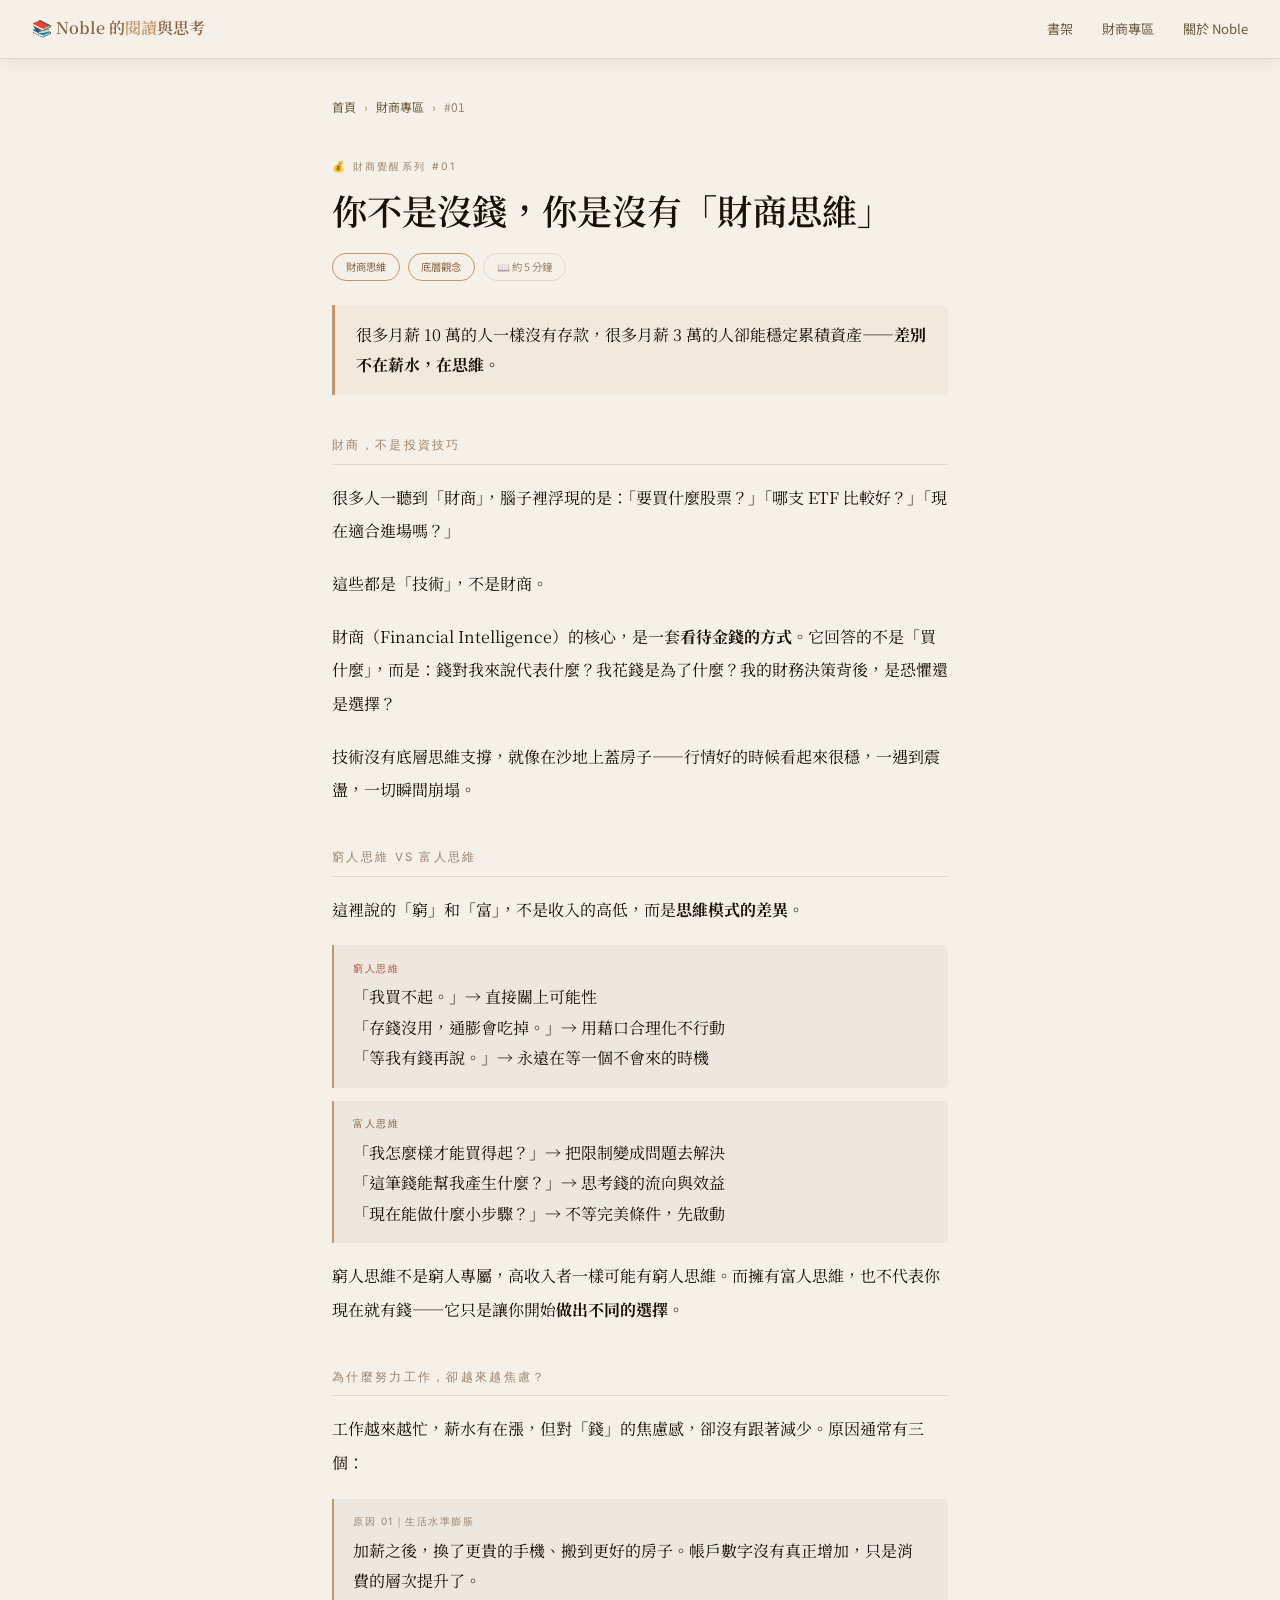
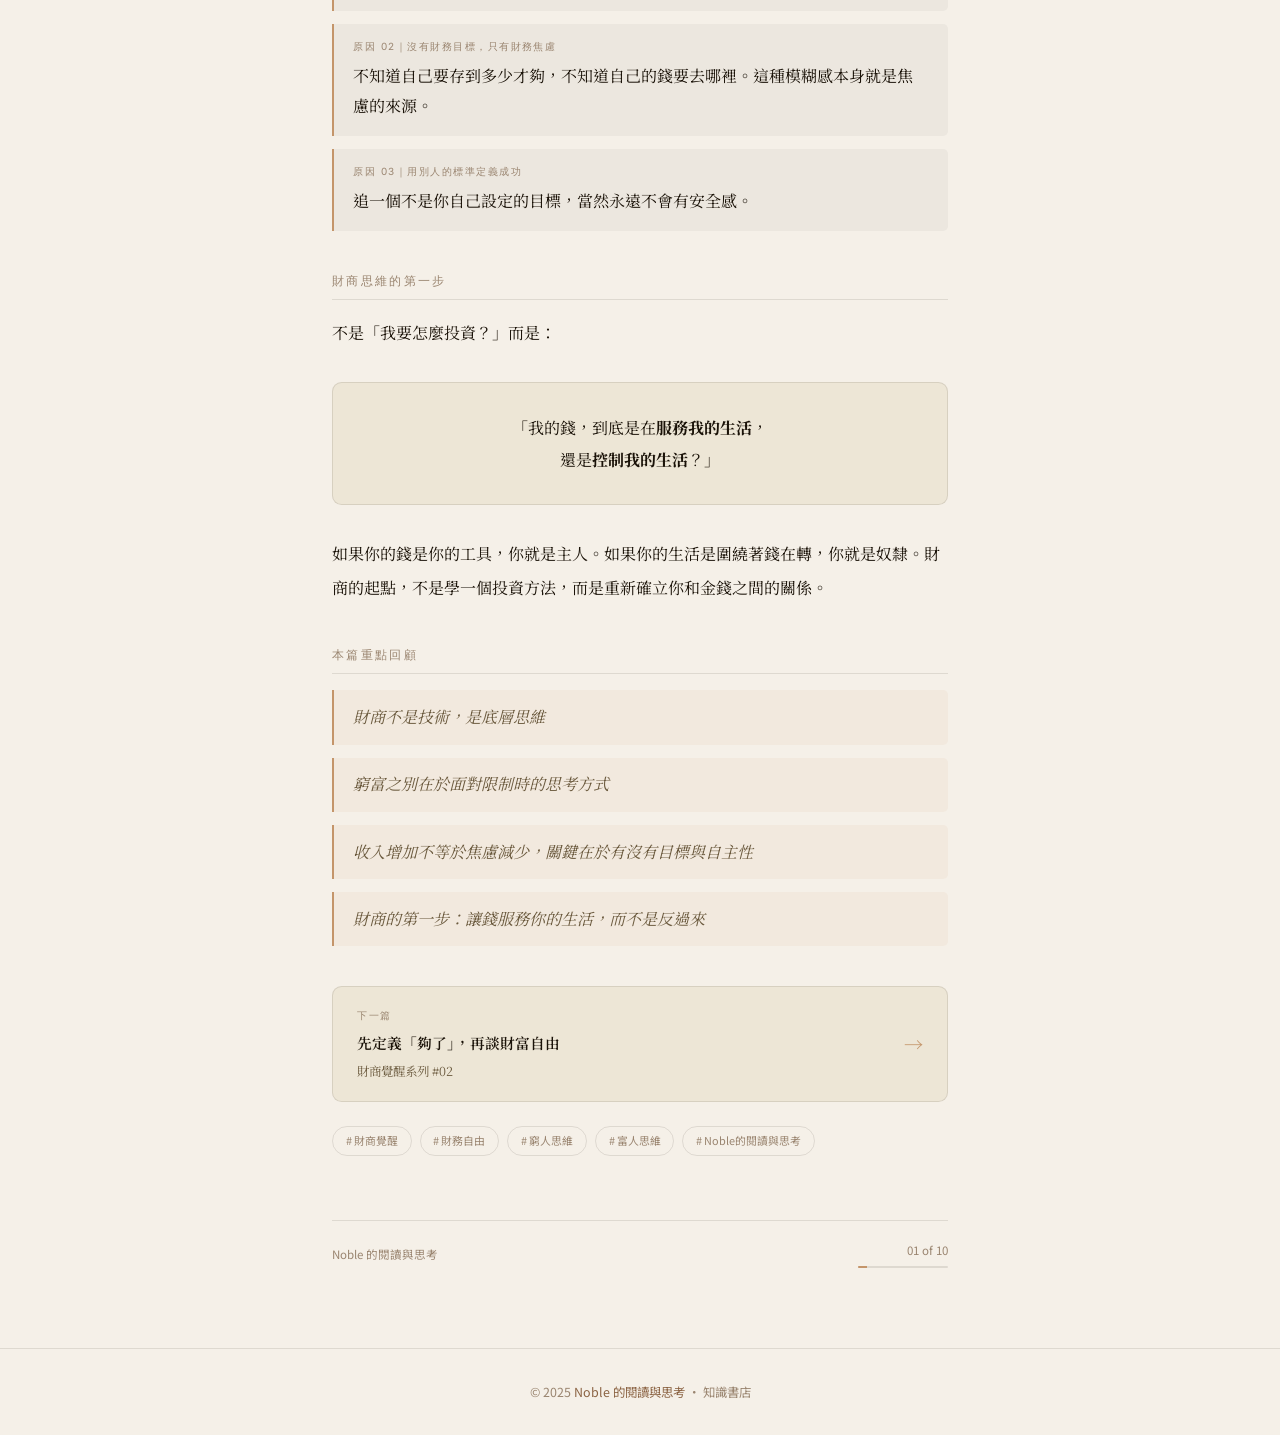
==== finance1.html @ 1be04fde "Create finance1.html" ====
<!DOCTYPE html>
<html lang="zh-TW">
<head>
<meta charset="UTF-8">
<meta name="viewport" content="width=device-width, initial-scale=1.0">
<title>你不是沒錢，你是沒有「財商思維」｜Noble 的閱讀與思考</title>
<style>
@import url('https://fonts.googleapis.com/css2?family=Noto+Serif+TC:wght@300;400;500;600&family=Noto+Sans+TC:wght@300;400;500&family=Inter:wght@300;400;500&display=swap');
:root{--bg:#f5f0e8;--bg2:#ede6d6;--bg3:#faf7f2;--text:#1a1208;--text-soft:#6b5a3e;--text-mute:#9a8570;--accent:#c4956a;--accent-dark:#8b6343;--accent-bg:rgba(196,149,106,.08);--border:rgba(26,18,8,.1);--shadow:0 2px 16px rgba(26,18,8,.08);}
*{margin:0;padding:0;box-sizing:border-box;}
body{background:var(--bg);color:var(--text);font-family:'Noto Serif TC',serif;font-size:16px;line-height:1.8;}
nav{position:fixed;top:0;width:100%;z-index:100;background:var(--bg);border-bottom:1px solid var(--border);padding:.9rem 2rem;display:flex;justify-content:space-between;align-items:center;box-shadow:var(--shadow);}
.logo{font-size:1rem;font-weight:600;color:var(--accent-dark);text-decoration:none;}
.logo span{color:var(--accent);}
.nav-links{list-style:none;display:flex;gap:1.8rem;}
.nav-links a{color:var(--text-soft);text-decoration:none;font-size:.82rem;font-family:'Noto Sans TC',sans-serif;transition:color .3s;}
.nav-links a:hover{color:var(--accent);}
/* 閱讀進度條 */
#bar{position:fixed;top:0;left:0;height:2px;background:var(--accent);z-index:200;width:0;transition:width .1s;}
/* 主要內容 */
.reader{max-width:680px;margin:0 auto;padding:6rem 2rem 5rem;}
.breadcrumb{display:flex;align-items:center;gap:.5rem;font-size:.75rem;color:var(--text-mute);font-family:'Noto Sans TC',sans-serif;margin-bottom:2.5rem;}
.bc-link{color:var(--text-soft);text-decoration:none;}
.bc-link:hover{color:var(--accent);}
/* 文章頭部 */
.article-series{font-size:.65rem;letter-spacing:.22em;color:var(--text-mute);font-family:'Inter',sans-serif;text-transform:uppercase;margin-bottom:.6rem;}
.article-title{font-size:clamp(1.5rem,4vw,2.2rem);font-weight:600;color:var(--text);line-height:1.35;margin-bottom:1.2rem;}
.article-badges{display:flex;flex-wrap:wrap;gap:.5rem;margin-bottom:1.5rem;}
.badge{font-size:.65rem;padding:.25rem .8rem;border-radius:2rem;font-family:'Noto Sans TC',sans-serif;}
.badge-cat{border:1px solid var(--accent);color:var(--accent-dark);}
.badge-info{border:1px solid var(--border);color:var(--text-mute);}
.article-lede{font-size:1rem;line-height:1.9;border-left:3px solid var(--accent);padding:.9rem 1.3rem;background:var(--accent-bg);border-radius:0 .3rem .3rem 0;margin-bottom:2.5rem;}
/* 章節 */
.chapter{margin-bottom:2.5rem;}
.chapter-title{font-size:.72rem;letter-spacing:.2em;color:var(--text-mute);font-family:'Inter',sans-serif;text-transform:uppercase;margin-bottom:1rem;padding-bottom:.5rem;border-bottom:1px solid var(--border);}
.prose p{margin-bottom:1.2rem;color:var(--text);line-height:2.1;}
/* 論點 */
.points{display:flex;flex-direction:column;gap:.8rem;}
.point{padding:.9rem 1.2rem;background:rgba(26,18,8,.04);border-left:2px solid var(--accent);border-radius:0 .3rem .3rem 0;}
.point-num{font-size:.62rem;color:var(--text-mute);font-family:'Inter',sans-serif;letter-spacing:.15em;margin-bottom:.3rem;}
.point-text{color:var(--text);line-height:1.9;}
.point-text strong{color:var(--accent-dark);}
/* 金句 */
.quotes{display:flex;flex-direction:column;gap:.8rem;}
.quote-item{padding:.8rem 1.2rem;border-left:2px solid var(--accent);background:var(--accent-bg);border-radius:0 .3rem .3rem 0;}
.quote-item p{font-style:italic;color:var(--text-soft);margin:0;}
/* 總結框 */
.summary{padding:1.8rem;text-align:center;background:var(--bg2);border:1px solid var(--border);border-radius:.6rem;margin:2rem 0;}
.summary p{font-size:1em;color:var(--text);line-height:2;}
/* 下一篇 */
.next-article{display:flex;justify-content:space-between;align-items:center;margin-top:2.5rem;padding:1.2rem 1.5rem;background:var(--bg2);border:1px solid var(--border);border-radius:.6rem;text-decoration:none;transition:border-color .25s;}
.next-article:hover{border-color:var(--accent);}
.next-label{font-size:.65rem;color:var(--text-mute);font-family:'Inter',sans-serif;letter-spacing:.15em;margin-bottom:.3rem;}
.next-title{font-size:.92rem;color:var(--text);font-weight:600;}
.next-sub{font-size:.78rem;color:var(--text-soft);margin-top:.2rem;}
.next-arrow{font-size:1.2rem;color:var(--accent);}
/* 標籤 */
.tag-row{display:flex;flex-wrap:wrap;gap:.5rem;margin-top:1.5rem;}
.tag-item{border:1px solid var(--border);color:var(--text-mute);font-size:.68rem;padding:.25rem .8rem;border-radius:2rem;font-family:'Noto Sans TC',sans-serif;}
/* 頁尾 */
.ebook-footer{margin-top:4rem;padding-top:1.2rem;border-top:1px solid var(--border);display:flex;justify-content:space-between;align-items:center;font-family:'Noto Sans TC',sans-serif;font-size:.72rem;color:var(--text-mute);}
.progress-bar{width:90px;height:2px;background:var(--border);border-radius:1px;margin-top:.3rem;overflow:hidden;}
.progress-fill{height:100%;background:var(--accent);}
footer{border-top:1px solid var(--border);padding:2rem;text-align:center;color:var(--text-mute);font-size:.78rem;font-family:'Noto Sans TC',sans-serif;}
footer span{color:var(--accent-dark);}
</style>
</head>
<body>
<div id="bar"></div>
<nav>
  <a href="index.html" class="logo">📚 Noble 的<span>閱讀</span>與思考</a>
  <ul class="nav-links">
    <li><a href="index.html">書架</a></li>
    <li><a href="finance.html">財商專區</a></li>
    <li><a href="about.html">關於 Noble</a></li>
  </ul>
</nav>

<div class="reader">
  <div class="breadcrumb">
    <a href="index.html" class="bc-link">首頁</a><span>›</span>
    <a href="finance.html" class="bc-link">財商專區</a><span>›</span>
    <span>#01</span>
  </div>

  <div class="article-series">💰 財商覺醒系列 #01</div>
  <h1 class="article-title">你不是沒錢，你是沒有「財商思維」</h1>
  <div class="article-badges">
    <span class="badge badge-cat">財商思維</span>
    <span class="badge badge-cat">底層觀念</span>
    <span class="badge badge-info">📖 約 5 分鐘</span>
  </div>
  <div class="article-lede">很多月薪 10 萬的人一樣沒有存款，很多月薪 3 萬的人卻能穩定累積資產——<strong>差別不在薪水，在思維。</strong></div>

  <div class="chapter">
    <div class="chapter-title">財商，不是投資技巧</div>
    <div class="prose">
      <p>很多人一聽到「財商」，腦子裡浮現的是：「要買什麼股票？」「哪支 ETF 比較好？」「現在適合進場嗎？」</p>
      <p>這些都是「技術」，不是財商。</p>
      <p>財商（Financial Intelligence）的核心，是一套<strong>看待金錢的方式</strong>。它回答的不是「買什麼」，而是：錢對我來說代表什麼？我花錢是為了什麼？我的財務決策背後，是恐懼還是選擇？</p>
      <p>技術沒有底層思維支撐，就像在沙地上蓋房子——行情好的時候看起來很穩，一遇到震盪，一切瞬間崩塌。</p>
    </div>
  </div>

  <div class="chapter">
    <div class="chapter-title">窮人思維 vs 富人思維</div>
    <div class="prose"><p>這裡說的「窮」和「富」，不是收入的高低，而是<strong>思維模式的差異</strong>。</p></div>
    <div class="points" style="margin-top:1rem;">
      <div class="point">
        <div class="point-num" style="color:#c04a3a;">窮人思維</div>
        <div class="point-text">「我買不起。」→ 直接關上可能性<br>「存錢沒用，通膨會吃掉。」→ 用藉口合理化不行動<br>「等我有錢再說。」→ 永遠在等一個不會來的時機</div>
      </div>
      <div class="point">
        <div class="point-num" style="color:var(--accent-dark);">富人思維</div>
        <div class="point-text">「我怎麼樣才能買得起？」→ 把限制變成問題去解決<br>「這筆錢能幫我產生什麼？」→ 思考錢的流向與效益<br>「現在能做什麼小步驟？」→ 不等完美條件，先啟動</div>
      </div>
    </div>
    <div class="prose" style="margin-top:1rem;">
      <p>窮人思維不是窮人專屬，高收入者一樣可能有窮人思維。而擁有富人思維，也不代表你現在就有錢——它只是讓你開始<strong>做出不同的選擇</strong>。</p>
    </div>
  </div>

  <div class="chapter">
    <div class="chapter-title">為什麼努力工作，卻越來越焦慮？</div>
    <div class="prose"><p>工作越來越忙，薪水有在漲，但對「錢」的焦慮感，卻沒有跟著減少。原因通常有三個：</p></div>
    <div class="points" style="margin-top:1rem;">
      <div class="point">
        <div class="point-num">原因 01｜生活水準膨脹</div>
        <div class="point-text">加薪之後，換了更貴的手機、搬到更好的房子。帳戶數字沒有真正增加，只是消費的層次提升了。</div>
      </div>
      <div class="point">
        <div class="point-num">原因 02｜沒有財務目標，只有財務焦慮</div>
        <div class="point-text">不知道自己要存到多少才夠，不知道自己的錢要去哪裡。這種模糊感本身就是焦慮的來源。</div>
      </div>
      <div class="point">
        <div class="point-num">原因 03｜用別人的標準定義成功</div>
        <div class="point-text">追一個不是你自己設定的目標，當然永遠不會有安全感。</div>
      </div>
    </div>
  </div>

  <div class="chapter">
    <div class="chapter-title">財商思維的第一步</div>
    <div class="prose"><p>不是「我要怎麼投資？」而是：</p></div>
    <div class="summary">
      <p>「我的錢，到底是在<strong>服務我的生活</strong>，<br>還是<strong>控制我的生活</strong>？」</p>
    </div>
    <div class="prose">
      <p>如果你的錢是你的工具，你就是主人。如果你的生活是圍繞著錢在轉，你就是奴隸。財商的起點，不是學一個投資方法，而是重新確立你和金錢之間的關係。</p>
    </div>
  </div>

  <div class="chapter">
    <div class="chapter-title">本篇重點回顧</div>
    <div class="quotes">
      <div class="quote-item"><p>財商不是技術，是底層思維</p></div>
      <div class="quote-item"><p>窮富之別在於面對限制時的思考方式</p></div>
      <div class="quote-item"><p>收入增加不等於焦慮減少，關鍵在於有沒有目標與自主性</p></div>
      <div class="quote-item"><p>財商的第一步：讓錢服務你的生活，而不是反過來</p></div>
    </div>
  </div>

  <a href="finance2.html" class="next-article">
    <div>
      <div class="next-label">下一篇</div>
      <div class="next-title">先定義「夠了」，再談財富自由</div>
      <div class="next-sub">財商覺醒系列 #02</div>
    </div>
    <div class="next-arrow">→</div>
  </a>

  <div class="tag-row">
    <span class="tag-item"># 財商覺醒</span>
    <span class="tag-item"># 財務自由</span>
    <span class="tag-item"># 窮人思維</span>
    <span class="tag-item"># 富人思維</span>
    <span class="tag-item"># Noble的閱讀與思考</span>
  </div>

  <div class="ebook-footer">
    <div>Noble 的閱讀與思考</div>
    <div style="text-align:right;">
      <div>01 of 10</div>
      <div class="progress-bar"><div class="progress-fill" style="width:10%"></div></div>
    </div>
  </div>
</div>

<footer><p>© 2025 <span>Noble 的閱讀與思考</span> · 知識書店</p></footer>

<script>
window.addEventListener('scroll', () => {
  const t = document.documentElement.scrollHeight - window.innerHeight;
  document.getElementById('bar').style.width = (t > 0 ? window.scrollY/t*100 : 0) + '%';
});
</script>
</body>
</html>
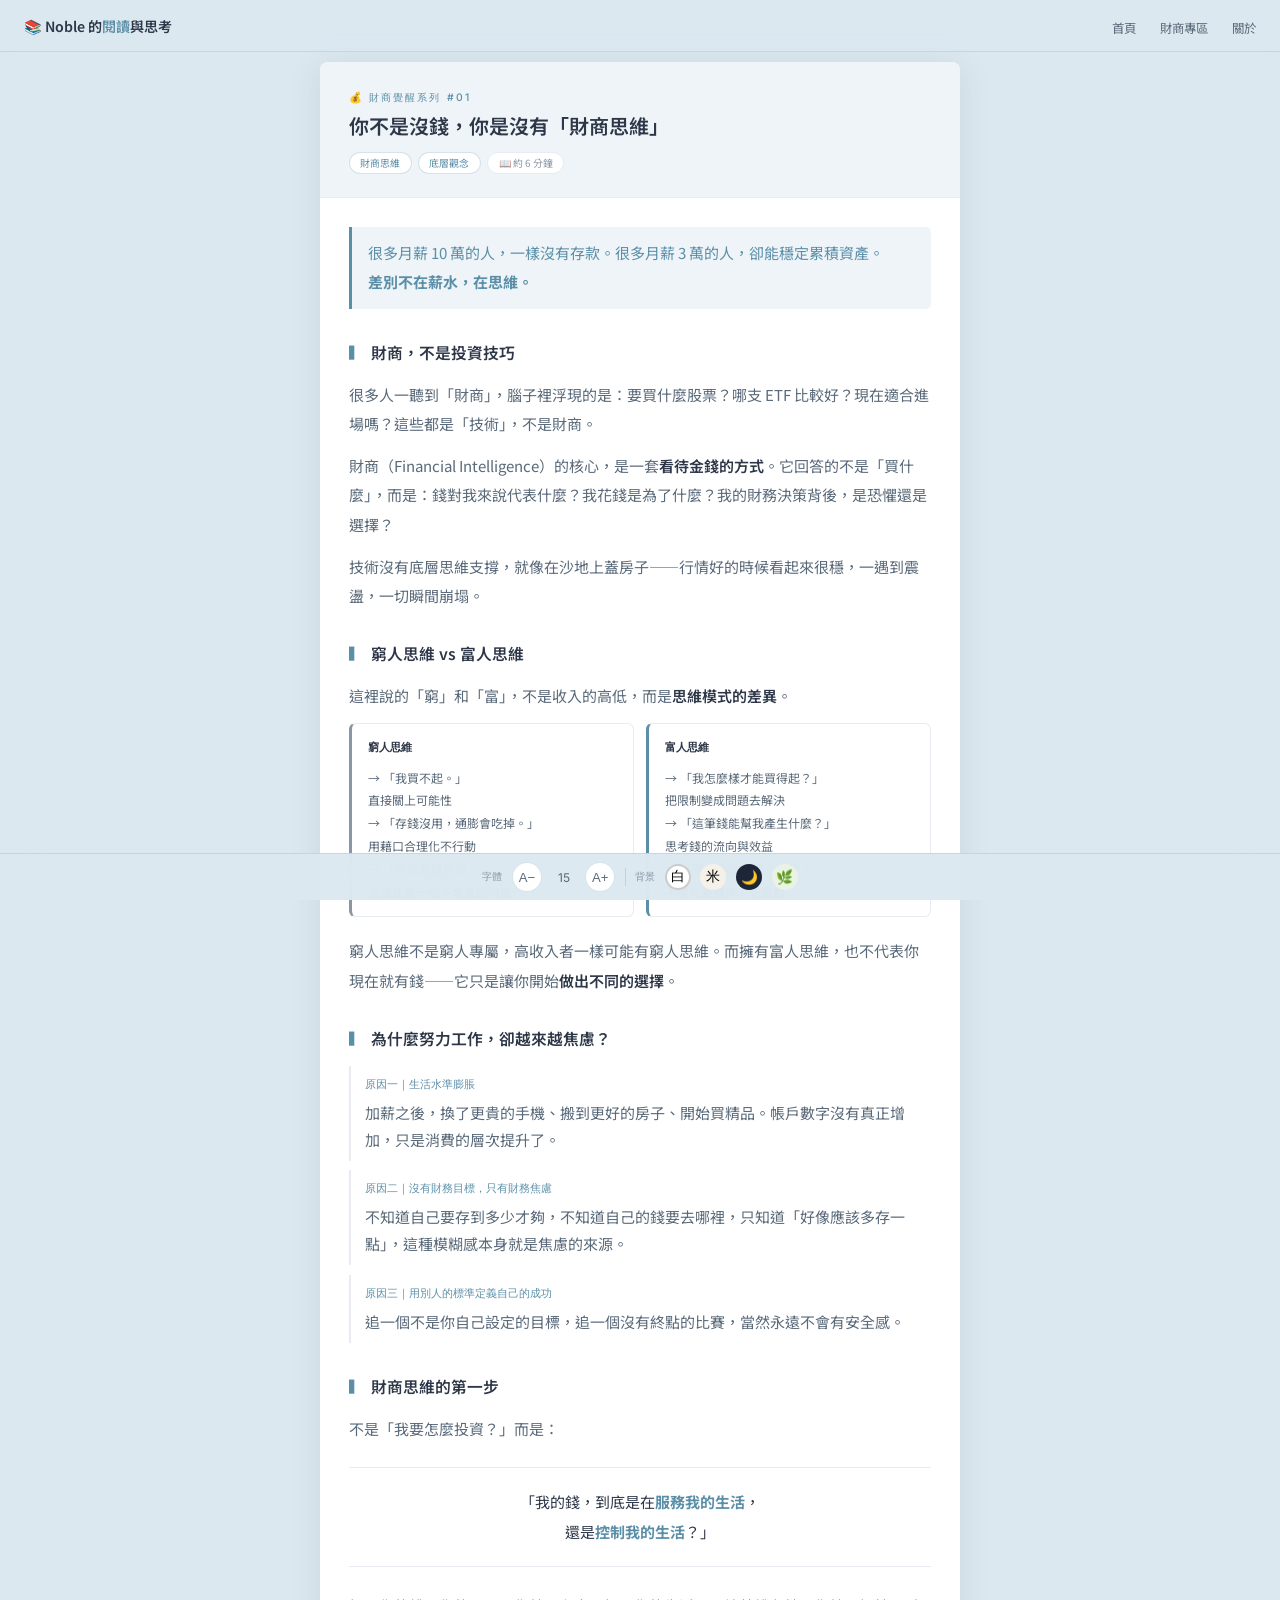
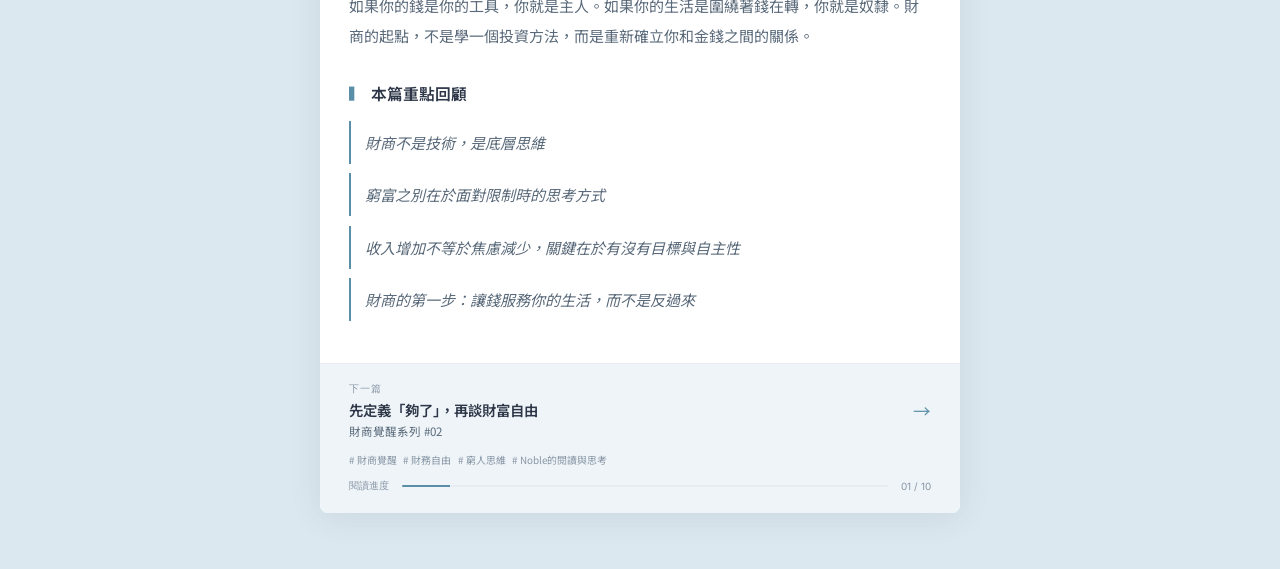
==== commit 5b44509a: "Update finance1.html" ====
--- a/finance1.html
+++ b/finance1.html
@@ -3,192 +3,236 @@
 <head>
 <meta charset="UTF-8">
 <meta name="viewport" content="width=device-width, initial-scale=1.0">
-<title>你不是沒錢，你是沒有「財商思維」｜Noble 的閱讀與思考</title>
+<title>你不是沒錢，你是沒有「財商思維」｜財商覺醒 #01</title>
 <style>
-@import url('https://fonts.googleapis.com/css2?family=Noto+Serif+TC:wght@300;400;500;600&family=Noto+Sans+TC:wght@300;400;500&family=Inter:wght@300;400;500&display=swap');
-:root{--bg:#f5f0e8;--bg2:#ede6d6;--bg3:#faf7f2;--text:#1a1208;--text-soft:#6b5a3e;--text-mute:#9a8570;--accent:#c4956a;--accent-dark:#8b6343;--accent-bg:rgba(196,149,106,.08);--border:rgba(26,18,8,.1);--shadow:0 2px 16px rgba(26,18,8,.08);}
-*{margin:0;padding:0;box-sizing:border-box;}
-body{background:var(--bg);color:var(--text);font-family:'Noto Serif TC',serif;font-size:16px;line-height:1.8;}
-nav{position:fixed;top:0;width:100%;z-index:100;background:var(--bg);border-bottom:1px solid var(--border);padding:.9rem 2rem;display:flex;justify-content:space-between;align-items:center;box-shadow:var(--shadow);}
-.logo{font-size:1rem;font-weight:600;color:var(--accent-dark);text-decoration:none;}
-.logo span{color:var(--accent);}
-.nav-links{list-style:none;display:flex;gap:1.8rem;}
-.nav-links a{color:var(--text-soft);text-decoration:none;font-size:.82rem;font-family:'Noto Sans TC',sans-serif;transition:color .3s;}
-.nav-links a:hover{color:var(--accent);}
-/* 閱讀進度條 */
-#bar{position:fixed;top:0;left:0;height:2px;background:var(--accent);z-index:200;width:0;transition:width .1s;}
-/* 主要內容 */
-.reader{max-width:680px;margin:0 auto;padding:6rem 2rem 5rem;}
-.breadcrumb{display:flex;align-items:center;gap:.5rem;font-size:.75rem;color:var(--text-mute);font-family:'Noto Sans TC',sans-serif;margin-bottom:2.5rem;}
-.bc-link{color:var(--text-soft);text-decoration:none;}
-.bc-link:hover{color:var(--accent);}
-/* 文章頭部 */
-.article-series{font-size:.65rem;letter-spacing:.22em;color:var(--text-mute);font-family:'Inter',sans-serif;text-transform:uppercase;margin-bottom:.6rem;}
-.article-title{font-size:clamp(1.5rem,4vw,2.2rem);font-weight:600;color:var(--text);line-height:1.35;margin-bottom:1.2rem;}
-.article-badges{display:flex;flex-wrap:wrap;gap:.5rem;margin-bottom:1.5rem;}
-.badge{font-size:.65rem;padding:.25rem .8rem;border-radius:2rem;font-family:'Noto Sans TC',sans-serif;}
-.badge-cat{border:1px solid var(--accent);color:var(--accent-dark);}
-.badge-info{border:1px solid var(--border);color:var(--text-mute);}
-.article-lede{font-size:1rem;line-height:1.9;border-left:3px solid var(--accent);padding:.9rem 1.3rem;background:var(--accent-bg);border-radius:0 .3rem .3rem 0;margin-bottom:2.5rem;}
-/* 章節 */
-.chapter{margin-bottom:2.5rem;}
-.chapter-title{font-size:.72rem;letter-spacing:.2em;color:var(--text-mute);font-family:'Inter',sans-serif;text-transform:uppercase;margin-bottom:1rem;padding-bottom:.5rem;border-bottom:1px solid var(--border);}
-.prose p{margin-bottom:1.2rem;color:var(--text);line-height:2.1;}
-/* 論點 */
-.points{display:flex;flex-direction:column;gap:.8rem;}
-.point{padding:.9rem 1.2rem;background:rgba(26,18,8,.04);border-left:2px solid var(--accent);border-radius:0 .3rem .3rem 0;}
-.point-num{font-size:.62rem;color:var(--text-mute);font-family:'Inter',sans-serif;letter-spacing:.15em;margin-bottom:.3rem;}
-.point-text{color:var(--text);line-height:1.9;}
-.point-text strong{color:var(--accent-dark);}
-/* 金句 */
-.quotes{display:flex;flex-direction:column;gap:.8rem;}
-.quote-item{padding:.8rem 1.2rem;border-left:2px solid var(--accent);background:var(--accent-bg);border-radius:0 .3rem .3rem 0;}
-.quote-item p{font-style:italic;color:var(--text-soft);margin:0;}
-/* 總結框 */
-.summary{padding:1.8rem;text-align:center;background:var(--bg2);border:1px solid var(--border);border-radius:.6rem;margin:2rem 0;}
-.summary p{font-size:1em;color:var(--text);line-height:2;}
-/* 下一篇 */
-.next-article{display:flex;justify-content:space-between;align-items:center;margin-top:2.5rem;padding:1.2rem 1.5rem;background:var(--bg2);border:1px solid var(--border);border-radius:.6rem;text-decoration:none;transition:border-color .25s;}
-.next-article:hover{border-color:var(--accent);}
-.next-label{font-size:.65rem;color:var(--text-mute);font-family:'Inter',sans-serif;letter-spacing:.15em;margin-bottom:.3rem;}
-.next-title{font-size:.92rem;color:var(--text);font-weight:600;}
-.next-sub{font-size:.78rem;color:var(--text-soft);margin-top:.2rem;}
-.next-arrow{font-size:1.2rem;color:var(--accent);}
-/* 標籤 */
-.tag-row{display:flex;flex-wrap:wrap;gap:.5rem;margin-top:1.5rem;}
-.tag-item{border:1px solid var(--border);color:var(--text-mute);font-size:.68rem;padding:.25rem .8rem;border-radius:2rem;font-family:'Noto Sans TC',sans-serif;}
-/* 頁尾 */
-.ebook-footer{margin-top:4rem;padding-top:1.2rem;border-top:1px solid var(--border);display:flex;justify-content:space-between;align-items:center;font-family:'Noto Sans TC',sans-serif;font-size:.72rem;color:var(--text-mute);}
-.progress-bar{width:90px;height:2px;background:var(--border);border-radius:1px;margin-top:.3rem;overflow:hidden;}
-.progress-fill{height:100%;background:var(--accent);}
-footer{border-top:1px solid var(--border);padding:2rem;text-align:center;color:var(--text-mute);font-size:.78rem;font-family:'Noto Sans TC',sans-serif;}
-footer span{color:var(--accent-dark);}
+@import url('https://fonts.googleapis.com/css2?family=Noto+Sans+TC:wght@300;400;500;600&family=Inter:wght@300;400;500&display=swap');
+:root {
+  --outer: #dce8f0;
+  --blue: #5b8fa8;
+  --text: #2d3748;
+  --text-soft: #5a6a7a;
+  --text-mute: #8896a5;
+  --border: #e8ecf2;
+}
+* { margin:0; padding:0; box-sizing:border-box; }
+body { background:var(--outer); font-family:'Noto Sans TC',sans-serif; -webkit-font-smoothing:antialiased; }
+
+nav { position:fixed; top:0; width:100%; z-index:100; background:rgba(220,232,240,.92); backdrop-filter:blur(20px); border-bottom:1px solid rgba(91,143,168,.2); padding:0 1.5rem; height:52px; display:flex; align-items:center; justify-content:space-between; }
+.logo { font-size:.88rem; font-weight:600; color:var(--text); }
+.logo span { color:var(--blue); }
+.nav-links { list-style:none; display:flex; gap:1.5rem; }
+.nav-links a { color:var(--text-soft); text-decoration:none; font-size:.78rem; }
+
+#bar { position:fixed; top:52px; left:0; height:2px; background:var(--blue); z-index:200; width:0; transition:width .1s; }
+
+.toolbar { position:fixed; bottom:0; width:100%; z-index:100; background:rgba(220,232,240,.95); backdrop-filter:blur(20px); border-top:1px solid rgba(91,143,168,.2); padding:.5rem 1rem; display:flex; align-items:center; justify-content:center; gap:.6rem; }
+.tb-label { font-size:.65rem; color:var(--text-mute); font-family:'Inter',sans-serif; }
+.tb-sep { width:1px; height:18px; background:rgba(91,143,168,.25); }
+.tb-btn { width:30px; height:30px; border-radius:50%; border:1.5px solid rgba(91,143,168,.25); background:white; color:var(--text-soft); cursor:pointer; font-size:.82rem; display:flex; align-items:center; justify-content:center; transition:all .2s; }
+.tb-btn:hover { border-color:var(--blue); color:var(--blue); }
+.tb-val { font-size:.75rem; color:var(--text-soft); font-family:'Inter',sans-serif; min-width:24px; text-align:center; }
+.bg-btn { width:26px; height:26px; border-radius:50%; border:2px solid transparent; cursor:pointer; transition:all .2s; font-size:.85rem; display:flex; align-items:center; justify-content:center; }
+.bg-btn.active { border-color:var(--blue); }
+
+.outer { padding:62px 1rem 56px; display:flex; justify-content:center; min-height:100vh; }
+.page { background:white; width:100%; max-width:640px; box-shadow:0 4px 32px rgba(45,55,72,.1); border-radius:.5rem; overflow:hidden; font-size:15px; }
+
+.article-meta { padding:1.8rem 1.8rem 1.4rem; border-bottom:1px solid #e8ecf2; background:#eef4f8; }
+.article-series { font-size:.65rem; letter-spacing:.2em; color:var(--blue); font-family:'Inter',sans-serif; text-transform:uppercase; font-weight:500; margin-bottom:.5rem; }
+.article-meta h1 { font-size:1.25rem; font-weight:600; line-height:1.3; color:var(--text); margin-bottom:.8rem; }
+.badges { display:flex; gap:.4rem; flex-wrap:wrap; }
+.badge { font-size:.62rem; padding:.18rem .65rem; border-radius:2rem; }
+.badge-cat { background:white; color:var(--blue); border:1px solid rgba(91,143,168,.25); }
+.badge-info { background:white; color:var(--text-mute); border:1px solid #e8ecf2; }
+
+.article-body { padding:1.8rem 1.8rem 2rem; line-height:1.95; transition:background .3s; --r-bg:#ffffff; --r-text:#2d3748; --r-soft:#5a6a7a; --r-mute:#8896a5; --r-accent:#5b8fa8; --r-border:#e8ecf2; --r-lede-bg:#eef4f8; background:var(--r-bg); color:var(--r-text); }
+.article-body.theme-rice { --r-bg:#f5f0e8; --r-text:#2c1e10; --r-soft:#5a4a38; --r-mute:#9a8a78; --r-accent:#8b6343; --r-border:#e0d8cc; --r-lede-bg:#ede6d8; }
+.article-body.theme-night { --r-bg:#1c2638; --r-text:#e8dfc8; --r-soft:#b0c4d0; --r-mute:#708090; --r-accent:#7aadc4; --r-border:rgba(255,255,255,.1); --r-lede-bg:rgba(122,173,196,.1); }
+.article-body.theme-eye { --r-bg:#eaf2e4; --r-text:#1a2810; --r-soft:#3a5030; --r-mute:#6a9070; --r-accent:#4a7a50; --r-border:#c8dcc0; --r-lede-bg:#ddeedd; }
+
+.lede { font-size:1em; color:var(--r-accent); line-height:1.9; margin-bottom:1.8rem; border-left:3px solid var(--r-accent); padding:.8rem 1rem; background:var(--r-lede-bg); border-radius:0 .3rem .3rem 0; }
+.lede strong { color:var(--r-accent); }
+
+.ch-title { font-size:1.05em; font-weight:600; color:var(--r-text); margin:1.8rem 0 .7rem; display:flex; align-items:center; gap:.5rem; }
+.ch-title::before { content:'▍'; color:var(--r-accent); font-size:.9em; }
+
+.prose p { font-size:1em; line-height:1.95; color:var(--r-soft); margin-bottom:.8rem; }
+.prose p strong { color:var(--r-text); font-weight:600; }
+
+.point-item { padding:.5rem 0 .5rem .9rem; border-left:2px solid var(--r-border); margin-bottom:.6rem; }
+.point-label { font-size:.75em; color:var(--r-accent); font-family:'Inter',sans-serif; font-weight:500; margin-bottom:.2rem; }
+.point-text { font-size:1em; color:var(--r-soft); line-height:1.8; }
+.point-text strong { color:var(--r-text); }
+
+.compare-grid { display:grid; grid-template-columns:1fr 1fr; gap:.8rem; margin-bottom:1.2rem; }
+.compare-box { border:1px solid var(--r-border); border-radius:.4rem; padding:.8rem 1rem; }
+.compare-box.left { border-left:3px solid var(--r-mute); }
+.compare-box.right { border-left:3px solid var(--r-accent); }
+.compare-title { font-size:.75em; font-weight:600; color:var(--r-text); margin-bottom:.5rem; font-family:'Inter',sans-serif; }
+.compare-item { font-size:.8em; color:var(--r-soft); line-height:1.9; }
+
+.quote { padding:.5rem 0 .5rem .9rem; border-left:2px solid var(--r-accent); margin-bottom:.6rem; font-style:italic; color:var(--r-soft); font-size:1em; line-height:1.8; }
+
+.summary-text { text-align:center; font-size:1em; color:var(--r-text); line-height:2; padding:1.2rem 0; border-top:1px solid var(--r-border); border-bottom:1px solid var(--r-border); margin:1.5rem 0; }
+.summary-text strong { color:var(--r-accent); }
+
+.article-footer { border-top:1px solid #e8ecf2; padding:1.2rem 1.8rem; background:#eef4f8; }
+.next-link { display:flex; justify-content:space-between; align-items:center; text-decoration:none; margin-bottom:.8rem; }
+.next-label { font-size:.6rem; color:var(--text-mute); font-family:'Inter',sans-serif; letter-spacing:.12em; margin-bottom:.2rem; }
+.next-title { font-size:.9rem; color:var(--text); font-weight:600; }
+.next-sub { font-size:.72rem; color:var(--text-soft); margin-top:.15rem; }
+.next-arrow { font-size:1.1rem; color:var(--blue); }
+.tag-row { display:flex; flex-wrap:wrap; gap:.4rem; margin-bottom:.8rem; }
+.tag { font-size:.62rem; color:var(--text-mute); }
+.progress-wrap { display:flex; align-items:center; gap:.8rem; }
+.progress-label { font-size:.62rem; color:var(--text-mute); font-family:'Inter',sans-serif; }
+.progress-bar { flex:1; height:2px; background:#e8ecf2; border-radius:1px; overflow:hidden; }
+.progress-fill { height:100%; background:var(--blue); width:10%; }
+.progress-num { font-size:.62rem; color:var(--text-mute); font-family:'Inter',sans-serif; }
 </style>
 </head>
 <body>
+
 <div id="bar"></div>
+
 <nav>
-  <a href="index.html" class="logo">📚 Noble 的<span>閱讀</span>與思考</a>
+  <div class="logo">📚 Noble 的<span>閱讀</span>與思考</div>
   <ul class="nav-links">
-    <li><a href="index.html">書架</a></li>
+    <li><a href="index.html">首頁</a></li>
     <li><a href="finance.html">財商專區</a></li>
-    <li><a href="about.html">關於 Noble</a></li>
+    <li><a href="index.html#about">關於</a></li>
   </ul>
 </nav>
 
-<div class="reader">
-  <div class="breadcrumb">
-    <a href="index.html" class="bc-link">首頁</a><span>›</span>
-    <a href="finance.html" class="bc-link">財商專區</a><span>›</span>
-    <span>#01</span>
-  </div>
-
-  <div class="article-series">💰 財商覺醒系列 #01</div>
-  <h1 class="article-title">你不是沒錢，你是沒有「財商思維」</h1>
-  <div class="article-badges">
-    <span class="badge badge-cat">財商思維</span>
-    <span class="badge badge-cat">底層觀念</span>
-    <span class="badge badge-info">📖 約 5 分鐘</span>
-  </div>
-  <div class="article-lede">很多月薪 10 萬的人一樣沒有存款，很多月薪 3 萬的人卻能穩定累積資產——<strong>差別不在薪水，在思維。</strong></div>
-
-  <div class="chapter">
-    <div class="chapter-title">財商，不是投資技巧</div>
-    <div class="prose">
-      <p>很多人一聽到「財商」，腦子裡浮現的是：「要買什麼股票？」「哪支 ETF 比較好？」「現在適合進場嗎？」</p>
-      <p>這些都是「技術」，不是財商。</p>
-      <p>財商（Financial Intelligence）的核心，是一套<strong>看待金錢的方式</strong>。它回答的不是「買什麼」，而是：錢對我來說代表什麼？我花錢是為了什麼？我的財務決策背後，是恐懼還是選擇？</p>
-      <p>技術沒有底層思維支撐，就像在沙地上蓋房子——行情好的時候看起來很穩，一遇到震盪，一切瞬間崩塌。</p>
+<div class="outer">
+  <div class="page">
+
+    <div class="article-meta">
+      <div class="article-series">💰 財商覺醒系列 #01</div>
+      <h1>你不是沒錢，你是沒有「財商思維」</h1>
+      <div class="badges">
+        <span class="badge badge-cat">財商思維</span>
+        <span class="badge badge-cat">底層觀念</span>
+        <span class="badge badge-info">📖 約 6 分鐘</span>
+      </div>
     </div>
-  </div>
-
-  <div class="chapter">
-    <div class="chapter-title">窮人思維 vs 富人思維</div>
-    <div class="prose"><p>這裡說的「窮」和「富」，不是收入的高低，而是<strong>思維模式的差異</strong>。</p></div>
-    <div class="points" style="margin-top:1rem;">
-      <div class="point">
-        <div class="point-num" style="color:#c04a3a;">窮人思維</div>
-        <div class="point-text">「我買不起。」→ 直接關上可能性<br>「存錢沒用，通膨會吃掉。」→ 用藉口合理化不行動<br>「等我有錢再說。」→ 永遠在等一個不會來的時機</div>
-      </div>
-      <div class="point">
-        <div class="point-num" style="color:var(--accent-dark);">富人思維</div>
-        <div class="point-text">「我怎麼樣才能買得起？」→ 把限制變成問題去解決<br>「這筆錢能幫我產生什麼？」→ 思考錢的流向與效益<br>「現在能做什麼小步驟？」→ 不等完美條件，先啟動</div>
-      </div>
+
+    <div class="article-body" id="body">
+
+      <div class="lede">
+        很多月薪 10 萬的人，一樣沒有存款。很多月薪 3 萬的人，卻能穩定累積資產。<br>
+        <strong>差別不在薪水，在思維。</strong>
+      </div>
+
+      <div class="ch-title">財商，不是投資技巧</div>
+      <div class="prose">
+        <p>很多人一聽到「財商」，腦子裡浮現的是：要買什麼股票？哪支 ETF 比較好？現在適合進場嗎？這些都是「技術」，不是財商。</p>
+        <p>財商（Financial Intelligence）的核心，是一套<strong>看待金錢的方式</strong>。它回答的不是「買什麼」，而是：錢對我來說代表什麼？我花錢是為了什麼？我的財務決策背後，是恐懼還是選擇？</p>
+        <p>技術沒有底層思維支撐，就像在沙地上蓋房子——行情好的時候看起來很穩，一遇到震盪，一切瞬間崩塌。</p>
+      </div>
+
+      <div class="ch-title">窮人思維 vs 富人思維</div>
+      <div class="prose"><p>這裡說的「窮」和「富」，不是收入的高低，而是<strong>思維模式的差異</strong>。</p></div>
+
+      <div class="compare-grid">
+        <div class="compare-box left">
+          <div class="compare-title">窮人思維</div>
+          <div class="compare-item">→ 「我買不起。」<br>直接關上可能性</div>
+          <div class="compare-item">→ 「存錢沒用，通膨會吃掉。」<br>用藉口合理化不行動</div>
+          <div class="compare-item">→ 「等我有錢再說。」<br>永遠在等一個不會來的時機</div>
+        </div>
+        <div class="compare-box right">
+          <div class="compare-title">富人思維</div>
+          <div class="compare-item">→ 「我怎麼樣才能買得起？」<br>把限制變成問題去解決</div>
+          <div class="compare-item">→ 「這筆錢能幫我產生什麼？」<br>思考錢的流向與效益</div>
+          <div class="compare-item">→ 「現在能做什麼小步驟？」<br>不等完美條件，先啟動</div>
+        </div>
+      </div>
+
+      <div class="prose"><p>窮人思維不是窮人專屬，高收入者一樣可能有窮人思維。而擁有富人思維，也不代表你現在就有錢——它只是讓你開始<strong>做出不同的選擇</strong>。</p></div>
+
+      <div class="ch-title">為什麼努力工作，卻越來越焦慮？</div>
+
+      <div class="point-item">
+        <div class="point-label">原因一｜生活水準膨脹</div>
+        <div class="point-text">加薪之後，換了更貴的手機、搬到更好的房子、開始買精品。帳戶數字沒有真正增加，只是消費的層次提升了。</div>
+      </div>
+      <div class="point-item">
+        <div class="point-label">原因二｜沒有財務目標，只有財務焦慮</div>
+        <div class="point-text">不知道自己要存到多少才夠，不知道自己的錢要去哪裡，只知道「好像應該多存一點」，這種模糊感本身就是焦慮的來源。</div>
+      </div>
+      <div class="point-item">
+        <div class="point-label">原因三｜用別人的標準定義自己的成功</div>
+        <div class="point-text">追一個不是你自己設定的目標，追一個沒有終點的比賽，當然永遠不會有安全感。</div>
+      </div>
+
+      <div class="ch-title">財商思維的第一步</div>
+      <div class="prose"><p>不是「我要怎麼投資？」而是：</p></div>
+      <div class="summary-text">「我的錢，到底是在<strong>服務我的生活</strong>，<br>還是<strong>控制我的生活</strong>？」</div>
+      <div class="prose">
+        <p>如果你的錢是你的工具，你就是主人。如果你的生活是圍繞著錢在轉，你就是奴隸。財商的起點，不是學一個投資方法，而是重新確立你和金錢之間的關係。</p>
+      </div>
+
+      <div class="ch-title">本篇重點回顧</div>
+      <div class="quote">財商不是技術，是底層思維</div>
+      <div class="quote">窮富之別在於面對限制時的思考方式</div>
+      <div class="quote">收入增加不等於焦慮減少，關鍵在於有沒有目標與自主性</div>
+      <div class="quote">財商的第一步：讓錢服務你的生活，而不是反過來</div>
+
     </div>
-    <div class="prose" style="margin-top:1rem;">
-      <p>窮人思維不是窮人專屬，高收入者一樣可能有窮人思維。而擁有富人思維，也不代表你現在就有錢——它只是讓你開始<strong>做出不同的選擇</strong>。</p>
+
+    <div class="article-footer">
+      <a href="finance2.html" class="next-link">
+        <div>
+          <div class="next-label">下一篇</div>
+          <div class="next-title">先定義「夠了」，再談財富自由</div>
+          <div class="next-sub">財商覺醒系列 #02</div>
+        </div>
+        <div class="next-arrow">→</div>
+      </a>
+      <div class="tag-row">
+        <span class="tag"># 財商覺醒</span>
+        <span class="tag"># 財務自由</span>
+        <span class="tag"># 窮人思維</span>
+        <span class="tag"># Noble的閱讀與思考</span>
+      </div>
+      <div class="progress-wrap">
+        <span class="progress-label">閱讀進度</span>
+        <div class="progress-bar"><div class="progress-fill"></div></div>
+        <span class="progress-num">01 / 10</span>
+      </div>
     </div>
-  </div>
-
-  <div class="chapter">
-    <div class="chapter-title">為什麼努力工作，卻越來越焦慮？</div>
-    <div class="prose"><p>工作越來越忙，薪水有在漲，但對「錢」的焦慮感，卻沒有跟著減少。原因通常有三個：</p></div>
-    <div class="points" style="margin-top:1rem;">
-      <div class="point">
-        <div class="point-num">原因 01｜生活水準膨脹</div>
-        <div class="point-text">加薪之後，換了更貴的手機、搬到更好的房子。帳戶數字沒有真正增加，只是消費的層次提升了。</div>
-      </div>
-      <div class="point">
-        <div class="point-num">原因 02｜沒有財務目標，只有財務焦慮</div>
-        <div class="point-text">不知道自己要存到多少才夠，不知道自己的錢要去哪裡。這種模糊感本身就是焦慮的來源。</div>
-      </div>
-      <div class="point">
-        <div class="point-num">原因 03｜用別人的標準定義成功</div>
-        <div class="point-text">追一個不是你自己設定的目標，當然永遠不會有安全感。</div>
-      </div>
-    </div>
-  </div>
-
-  <div class="chapter">
-    <div class="chapter-title">財商思維的第一步</div>
-    <div class="prose"><p>不是「我要怎麼投資？」而是：</p></div>
-    <div class="summary">
-      <p>「我的錢，到底是在<strong>服務我的生活</strong>，<br>還是<strong>控制我的生活</strong>？」</p>
-    </div>
-    <div class="prose">
-      <p>如果你的錢是你的工具，你就是主人。如果你的生活是圍繞著錢在轉，你就是奴隸。財商的起點，不是學一個投資方法，而是重新確立你和金錢之間的關係。</p>
-    </div>
-  </div>
-
-  <div class="chapter">
-    <div class="chapter-title">本篇重點回顧</div>
-    <div class="quotes">
-      <div class="quote-item"><p>財商不是技術，是底層思維</p></div>
-      <div class="quote-item"><p>窮富之別在於面對限制時的思考方式</p></div>
-      <div class="quote-item"><p>收入增加不等於焦慮減少，關鍵在於有沒有目標與自主性</p></div>
-      <div class="quote-item"><p>財商的第一步：讓錢服務你的生活，而不是反過來</p></div>
-    </div>
-  </div>
-
-  <a href="finance2.html" class="next-article">
-    <div>
-      <div class="next-label">下一篇</div>
-      <div class="next-title">先定義「夠了」，再談財富自由</div>
-      <div class="next-sub">財商覺醒系列 #02</div>
-    </div>
-    <div class="next-arrow">→</div>
-  </a>
-
-  <div class="tag-row">
-    <span class="tag-item"># 財商覺醒</span>
-    <span class="tag-item"># 財務自由</span>
-    <span class="tag-item"># 窮人思維</span>
-    <span class="tag-item"># 富人思維</span>
-    <span class="tag-item"># Noble的閱讀與思考</span>
-  </div>
-
-  <div class="ebook-footer">
-    <div>Noble 的閱讀與思考</div>
-    <div style="text-align:right;">
-      <div>01 of 10</div>
-      <div class="progress-bar"><div class="progress-fill" style="width:10%"></div></div>
-    </div>
+
   </div>
 </div>
 
-<footer><p>© 2025 <span>Noble 的閱讀與思考</span> · 知識書店</p></footer>
+<div class="toolbar">
+  <span class="tb-label">字體</span>
+  <button class="tb-btn" onclick="chg(-1)">A−</button>
+  <span class="tb-val" id="fsv">15</span>
+  <button class="tb-btn" onclick="chg(1)">A+</button>
+  <div class="tb-sep"></div>
+  <span class="tb-label">背景</span>
+  <button class="bg-btn active" id="bg-white" onclick="setTheme('')" style="background:#fff;border:2px solid #ccc;">白</button>
+  <button class="bg-btn" id="bg-rice" onclick="setTheme('theme-rice')" style="background:#f5f0e8;">米</button>
+  <button class="bg-btn" id="bg-night" onclick="setTheme('theme-night')" style="background:#1c2638;">🌙</button>
+  <button class="bg-btn" id="bg-eye" onclick="setTheme('theme-eye')" style="background:#eaf2e4;">🌿</button>
+</div>
 
 <script>
+let fs = 15;
+const body = document.getElementById('body');
+const themes = ['','theme-rice','theme-night','theme-eye'];
+const bgBtns = ['bg-white','bg-rice','bg-night','bg-eye'];
+function chg(d) {
+  fs = Math.min(20, Math.max(12, fs + d));
+  body.style.fontSize = fs + 'px';
+  document.getElementById('fsv').textContent = fs;
+}
+function setTheme(cls) {
+  body.className = 'article-body' + (cls ? ' ' + cls : '');
+  bgBtns.forEach((id,i) => document.getElementById(id).classList.toggle('active', themes[i] === cls));
+}
 window.addEventListener('scroll', () => {
   const t = document.documentElement.scrollHeight - window.innerHeight;
   document.getElementById('bar').style.width = (t > 0 ? window.scrollY/t*100 : 0) + '%';
